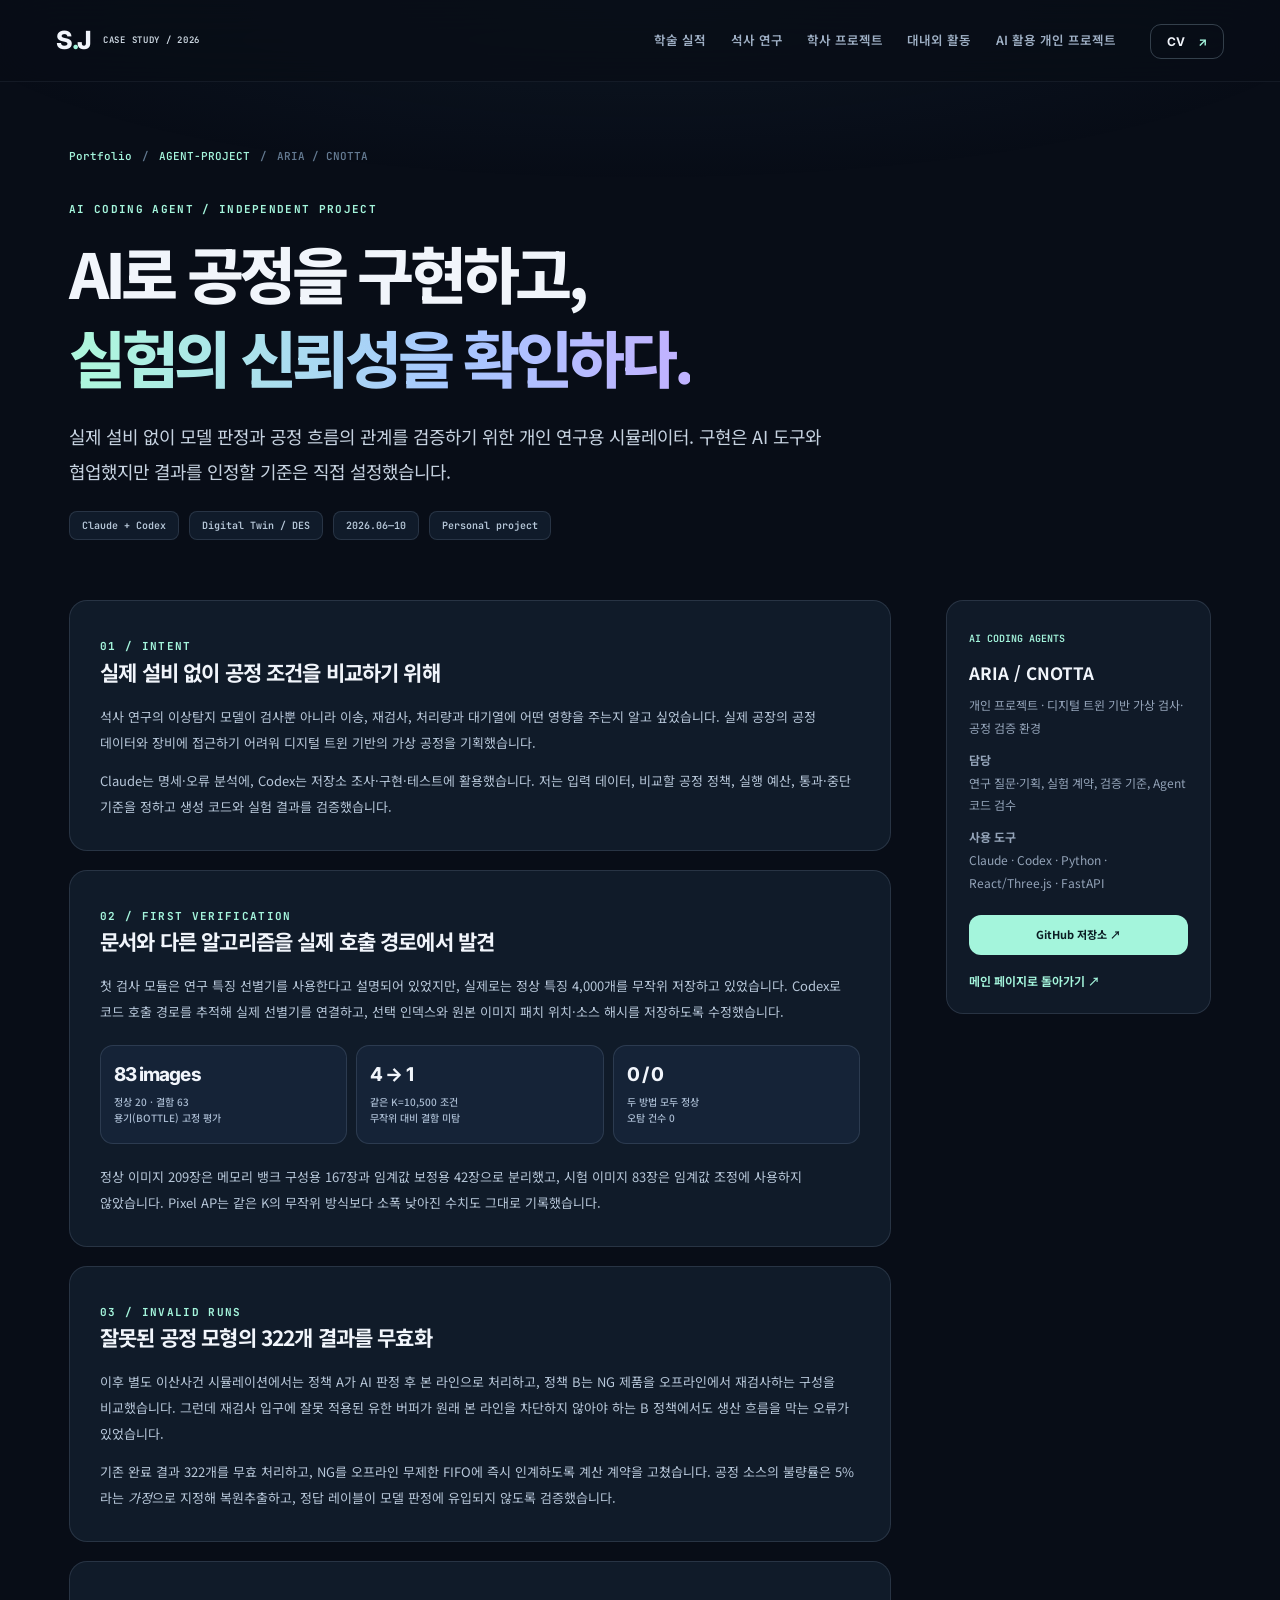
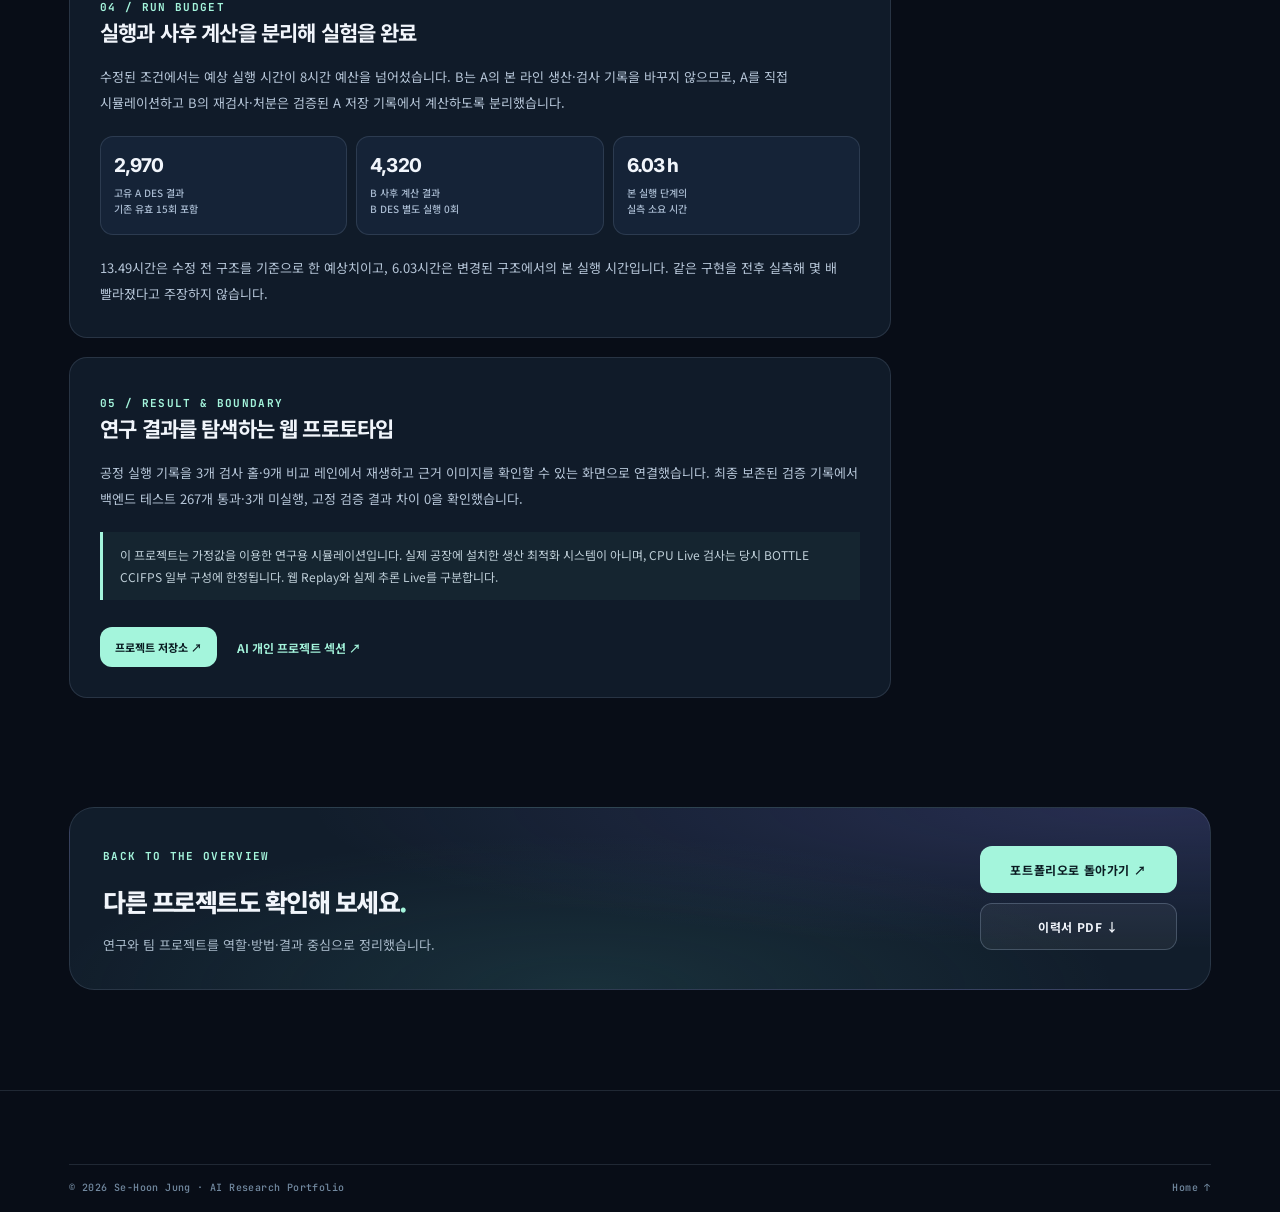
==== projects/aria.html @ 95d6167d "Update portfolio with research details and refreshed design" ====
<!doctype html><html lang="ko" data-view="recruiter"><head><meta charset="utf-8"><meta name="viewport" content="width=device-width,initial-scale=1"><meta name="theme-color" content="#070d17"><meta name="description" content="Claude와 Codex를 활용해 설계한 디지털 트윈 기반 공정 시뮬레이션. 실행 계약·실험 조건·Agent 구현 검증."><meta property="og:type" content="article"><meta property="og:title" content="ARIA / CNOTTA | Se-Hoon Jung"><meta property="og:description" content="Claude와 Codex를 활용해 설계한 디지털 트윈 기반 공정 시뮬레이션. 실행 계약·실험 조건·Agent 구현 검증."><meta name="twitter:card" content="summary"><link rel="icon" type="image/svg+xml" href="../assets/favicon.svg"><link rel="preconnect" href="https://fonts.googleapis.com"><link rel="preconnect" href="https://fonts.gstatic.com" crossorigin><link href="https://fonts.googleapis.com/css2?family=Inter:wght@400;500;600;700;800&family=JetBrains+Mono:wght@400;500;600&family=Noto+Sans+KR:wght@400;500;600;700;800;900&display=swap" rel="stylesheet"><link rel="stylesheet" href="../style.css"><script defer src="../script.js"></script><title>ARIA / CNOTTA | Se-Hoon Jung</title></head><body class="detail-page"><a class="skip-link" href="#main">본문 바로가기</a><div id="scroll-indicator" aria-hidden="true"></div><header class="site-header"><div class="nav-container"><a href="../index.html#top" class="brand" aria-label="포트폴리오 홈으로"><span class="brand-mark">S<span class="brand-dot">.</span>J</span><span class="brand-caption">CASE STUDY / 2026</span></a><button type="button" class="mobile-menu-toggle" id="menu-toggle" aria-expanded="false" aria-controls="main-nav" aria-label="메뉴 열기"><span></span><span></span><span></span></button><nav class="main-nav" id="main-nav" aria-label="사이트 메뉴"><a href="../index.html#publications">학술 실적</a><a href="../index.html#graduate">석사 연구</a><a href="../index.html#undergraduate">학사 프로젝트</a><a href="../index.html#activities">대내외 활동</a><a href="../index.html#agent-project">AI 활용 개인 프로젝트</a></nav><div class="nav-actions"><a href="../assets/resume.pdf" class="nav-cv" download="Sehoon_Jung_Resume.pdf">CV <span aria-hidden="true">↗</span></a></div></div></header><main id="main"><section class="detail-top section-wrap"><nav class="breadcrumb" aria-label="현재 위치"><a href="../index.html#top">Portfolio</a><span>/</span><a href="../index.html#agent-project">AGENT-PROJECT</a><span>/</span><span>ARIA / CNOTTA</span></nav><div class="detail-kicker micro-label">AI CODING AGENT / INDEPENDENT PROJECT</div><h1 class="detail-headline">AI로 공정을 구현하고,<br><span class="text-gradient">실험의 신뢰성을 확인하다.</span></h1><p class="detail-deck">실제 설비 없이 모델 판정과 공정 흐름의 관계를 검증하기 위한 개인 연구용 시뮬레이터. 구현은 AI 도구와 협업했지만 결과를 인정할 기준은 직접 설정했습니다.</p><div class="detail-meta"><span>Claude + Codex</span><span>Digital Twin / DES</span><span>2026.06—10</span><span>Personal project</span></div></section><section class="detail-grid section-wrap"><div class="detail-body"><section class="detail-panel"><span class="micro-label">01 / INTENT</span><h2>실제 설비 없이 공정 조건을 비교하기 위해</h2><p>석사 연구의 이상탐지 모델이 검사뿐 아니라 이송, 재검사, 처리량과 대기열에 어떤 영향을 주는지 알고 싶었습니다. 실제 공장의 공정 데이터와 장비에 접근하기 어려워 디지털 트윈 기반의 가상 공정을 기획했습니다.</p><p>Claude는 명세·오류 분석에, Codex는 저장소 조사·구현·테스트에 활용했습니다. 저는 입력 데이터, 비교할 공정 정책, 실행 예산, 통과·중단 기준을 정하고 생성 코드와 실험 결과를 검증했습니다.</p></section>
<section class="detail-panel"><span class="micro-label">02 / FIRST VERIFICATION</span><h2>문서와 다른 알고리즘을 실제 호출 경로에서 발견</h2><p>첫 검사 모듈은 연구 특징 선별기를 사용한다고 설명되어 있었지만, 실제로는 정상 특징 4,000개를 무작위 저장하고 있었습니다. Codex로 코드 호출 경로를 추적해 실제 선별기를 연결하고, 선택 인덱스와 원본 이미지 패치 위치·소스 해시를 저장하도록 수정했습니다.</p><div class="detail-evidence"><div><strong>83 images</strong><small>정상 20 · 결함 63<br>용기(BOTTLE) 고정 평가</small></div><div><strong>4 → 1</strong><small>같은 K=10,500 조건<br>무작위 대비 결함 미탐</small></div><div><strong>0 / 0</strong><small>두 방법 모두 정상<br>오탐 건수 0</small></div></div><p>정상 이미지 209장은 메모리 뱅크 구성용 167장과 임계값 보정용 42장으로 분리했고, 시험 이미지 83장은 임계값 조정에 사용하지 않았습니다. Pixel AP는 같은 K의 무작위 방식보다 소폭 낮아진 수치도 그대로 기록했습니다.</p></section>
<section class="detail-panel"><span class="micro-label">03 / INVALID RUNS</span><h2>잘못된 공정 모형의 322개 결과를 무효화</h2><p>이후 별도 이산사건 시뮬레이션에서는 정책 A가 AI 판정 후 본 라인으로 처리하고, 정책 B는 NG 제품을 오프라인에서 재검사하는 구성을 비교했습니다. 그런데 재검사 입구에 잘못 적용된 유한 버퍼가 원래 본 라인을 차단하지 않아야 하는 B 정책에서도 생산 흐름을 막는 오류가 있었습니다.</p><p>기존 완료 결과 322개를 무효 처리하고, NG를 오프라인 무제한 FIFO에 즉시 인계하도록 계산 계약을 고쳤습니다. 공정 소스의 불량률은 5%라는 <em>가정</em>으로 지정해 복원추출하고, 정답 레이블이 모델 판정에 유입되지 않도록 검증했습니다.</p></section>
<section class="detail-panel"><span class="micro-label">04 / RUN BUDGET</span><h2>실행과 사후 계산을 분리해 실험을 완료</h2><p>수정된 조건에서는 예상 실행 시간이 8시간 예산을 넘어섰습니다. B는 A의 본 라인 생산·검사 기록을 바꾸지 않으므로, A를 직접 시뮬레이션하고 B의 재검사·처분은 검증된 A 저장 기록에서 계산하도록 분리했습니다.</p><div class="detail-evidence"><div><strong>2,970</strong><small>고유 A DES 결과<br>기존 유효 15회 포함</small></div><div><strong>4,320</strong><small>B 사후 계산 결과<br>B DES 별도 실행 0회</small></div><div><strong>6.03 h</strong><small>본 실행 단계의<br>실측 소요 시간</small></div></div><p>13.49시간은 수정 전 구조를 기준으로 한 예상치이고, 6.03시간은 변경된 구조에서의 본 실행 시간입니다. 같은 구현을 전후 실측해 몇 배 빨라졌다고 주장하지 않습니다.</p></section>
<section class="detail-panel"><span class="micro-label">05 / RESULT & BOUNDARY</span><h2>연구 결과를 탐색하는 웹 프로토타입</h2><p>공정 실행 기록을 3개 검사 홀·9개 비교 레인에서 재생하고 근거 이미지를 확인할 수 있는 화면으로 연결했습니다. 최종 보존된 검증 기록에서 백엔드 테스트 267개 통과·3개 미실행, 고정 검증 결과 차이 0을 확인했습니다.</p><div class="detail-callout">이 프로젝트는 가정값을 이용한 연구용 시뮬레이션입니다. 실제 공장에 설치한 생산 최적화 시스템이 아니며, CPU Live 검사는 당시 BOTTLE CCIFPS 일부 구성에 한정됩니다. 웹 Replay와 실제 추론 Live를 구분합니다.</div><div class="inline-actions"><a class="button button-primary compact" href="https://github.com/JUNGSEHOON-AutoML/Aria-virual-industrial" target="_blank" rel="noopener noreferrer">프로젝트 저장소 ↗</a><a class="text-link" href="../index.html#agent-project">AI 개인 프로젝트 섹션 ↗</a></div></section></div><aside class="detail-aside"><span>AI CODING AGENTS</span><h3>ARIA / CNOTTA</h3><p>개인 프로젝트 · 디지털 트윈 기반 가상 검사·공정 검증 환경</p><p><strong>담당</strong><br>연구 질문·기획, 실험 계약, 검증 기준, Agent 코드 검수</p><p><strong>사용 도구</strong><br>Claude · Codex · Python · React/Three.js · FastAPI</p><a class="button button-primary compact" href="https://github.com/JUNGSEHOON-AutoML/Aria-virual-industrial" target="_blank" rel="noopener noreferrer">GitHub 저장소 ↗</a><a class="text-link" href="../index.html#agent-project">메인 페이지로 돌아가기 ↗</a></aside></section></main><section class="detail-bottom section-wrap"><div class="contact-panel"><div><span class="micro-label">BACK TO THE OVERVIEW</span><h2>다른 프로젝트도 확인해 보세요<span class="heading-period">.</span></h2><p>연구와 팀 프로젝트를 역할·방법·결과 중심으로 정리했습니다.</p></div><div class="contact-actions"><a class="button button-primary" href="../index.html#publications">포트폴리오로 돌아가기 ↗</a><a class="button button-secondary" href="../assets/resume.pdf" download="Sehoon_Jung_Resume.pdf">이력서 PDF ↓</a></div></div></section><footer class="site-footer section-wrap"><div class="footer-bottom"><span>© 2026 Se-Hoon Jung · AI Research Portfolio</span><a href="../index.html#top">Home ↑</a></div></footer></body></html>
---- style.css ----
:root{
  color-scheme:dark;
  --bg:#080d17;--bg-deep:#060a12;--panel:#111a29;--panel-alt:#0e1725;--panel-muted:#172335;
  --stroke:rgba(180,202,231,.14);--stroke-strong:rgba(180,202,231,.25);
  --text:#f1f5fb;--text-soft:#c6d2e0;--muted:#93a3b8;--muted-faint:#6f819a;
  --mint:#a4f5dc;--mint-deep:#73dcba;--purple:#b0a6ff;--blue:#85b4ff;
  --font-body:'Noto Sans KR','Inter',system-ui,sans-serif;
  --font-ui:'Inter','DM Sans','Noto Sans KR',sans-serif;--font-mono:'JetBrains Mono',monospace;
  --radius:22px;--easing:cubic-bezier(.2,.75,.25,1)
}
*{box-sizing:border-box}
html{scroll-behavior:smooth;scroll-padding-top:108px}
body{background:var(--bg);color:var(--text);font:400 15px/1.78 var(--font-body);margin:0;min-width:320px;-webkit-font-smoothing:antialiased}
body::before{position:fixed;z-index:-4;inset:0;content:'';pointer-events:none;background:radial-gradient(ellipse 70% 25% at 50% 0%,rgba(44,77,110,.13),transparent 80%)}
::selection{background:#a4f5dc;color:#061118}
a{color:inherit;text-decoration:none}button{font:inherit}img,svg{max-width:100%}img{object-fit:cover}figure,p,h1,h2,h3,h4,dl,dd{margin:0}ul{margin:0;padding:0;list-style:none}
:focus-visible{outline:2px solid var(--mint);outline-offset:4px}
.skip-link{position:fixed;left:10px;top:-70px;z-index:9999;background:var(--mint);padding:10px 16px;color:#081421;border-radius:10px}.skip-link:focus{top:10px}
.ambient{position:absolute;z-index:-2;pointer-events:none;filter:blur(100px);opacity:.2;border-radius:50%}.ambient-one{width:600px;height:600px;top:80px;right:-280px;background:#21477d}.ambient-two{width:450px;height:450px;top:660px;left:-380px;background:#1d5959}
#scroll-indicator{position:fixed;top:0;left:0;height:2px;width:0;background:linear-gradient(90deg,var(--mint),var(--purple));z-index:120}
.section-wrap{max-width:1320px;padding-inline:clamp(21px,5.4vw,74px);margin-inline:auto}
.site-header{height:82px;position:sticky;top:0;z-index:100;border-bottom:1px solid rgba(177,203,226,.075);background:rgba(8,13,23,.78);backdrop-filter:blur(24px);-webkit-backdrop-filter:blur(24px)}
.nav-container{max-width:1490px;height:100%;padding-inline:clamp(20px,4.4vw,68px);margin:auto;display:flex;align-items:center;justify-content:space-between;gap:34px}
.brand{white-space:nowrap;display:flex;gap:14px;align-items:center}.brand-mark{font:800 25px/1 var(--font-ui);letter-spacing:-1.8px}.brand-dot{color:var(--mint)}.brand-caption{font:600 9px/1.5 var(--font-mono);letter-spacing:.08em;color:#d1dce6}.subtle{color:var(--muted)}
.main-nav{display:flex;align-items:center;gap:clamp(12px,1.9vw,30px);margin-left:auto}.main-nav a{font-size:12.5px;font-weight:600;color:#9eafc4;transition:color .2s;white-space:nowrap}.main-nav a:hover,.main-nav a.active{color:#f1f6fa}.nav-cv{border:1px solid rgba(194,223,245,.24);padding:9px 16px;border-radius:11px;white-space:nowrap;font:700 12px var(--font-ui);transition:background .25s,border-color .25s}.nav-cv:hover{background:rgba(255,255,255,.08);border-color:var(--mint)}.nav-cv span{margin-left:10px;color:var(--mint)}.mobile-menu-toggle{display:none}
.hero{padding-top:clamp(65px,7.3vw,114px);padding-bottom:0;min-height:685px;position:relative}.hero-layout{display:grid;grid-template-columns:minmax(0,1.13fr) minmax(0,.87fr);gap:clamp(32px,5.5vw,80px);align-items:center}.hero-copy{max-width:725px}
.eyebrow,.micro-label,.hero-floor,.proof-kicker,.feature-meta,.type-tag,.art-top,.art-footer,.fact-label,.art-intro>span,.section-side-note,.publication-index,.pub-topline,.subsection-label,.project-chips,.activity-date,.agent-lead-tag,.agent-proof-head,.agent-roles span,.footer-grid>div>span,.footer-bottom,.work-image-id,.work-muted-note,.archive-copy>span,.pipeline-index,.pipeline-stage small,.visual-top,.visual-disclaimer,.agent-boundary,.evidence-note,.toolbar-caption,.contact-actions{letter-spacing:.04em}
.eyebrow{display:inline-flex;align-items:center;gap:10px;font:600 11px/1.3 var(--font-mono);letter-spacing:.06em;color:#bdd9dc}.live-dot,.mini-dot{width:7px;height:7px;border-radius:50%;display:inline-block;background:var(--mint);box-shadow:0 0 15px rgba(141,240,204,.85);flex:none}.eyebrow-sep{opacity:.38}
.hero h1{font:800 clamp(38px,4.2vw,66px)/1.35 var(--font-body);letter-spacing:-.075em;margin-top:22px;word-break:keep-all}.text-gradient{background:linear-gradient(92deg,#aef6dd 4%,#a7c7ff 62%,#c0b3ff 96%);background-clip:text;-webkit-background-clip:text;color:transparent}
.hero-lead{max-width:600px;color:var(--text-soft);font-size:clamp(14px,1.26vw,16px);line-height:2;margin-top:24px;word-break:keep-all}.hero-identity{display:flex;align-items:center;gap:13px;margin-top:29px}.hero-avatar{width:43px;height:43px;background:#e7eaf1;border:1px solid rgba(255,255,255,.25);border-radius:50%;overflow:hidden;flex:none}.hero-avatar img{width:100%;height:100%;object-position:center 28%}.hero-identity>div:last-child{display:flex;flex-direction:column}.hero-identity strong{font:700 13px/1.6 var(--font-body)}.hero-identity strong .latin{color:#aec0d8;font-weight:500;margin-left:6px;font-size:11px}.hero-identity>div:last-child>span{font-size:12px;color:var(--muted)}
.hero-cta{display:flex;gap:11px;flex-wrap:wrap;margin-top:35px}.button{display:inline-flex;align-items:center;justify-content:center;gap:24px;border-radius:12px;padding:13px 17px;min-height:47px;font-weight:700;font-size:12px;line-height:1.2;border:1px solid transparent;transition:transform .25s var(--easing),background .25s,color .25s,border-color .25s;white-space:nowrap}.button:hover{transform:translateY(-2px)}.button-primary{background:var(--mint);color:#0a1b22}.button-primary:hover{background:#d1fdea}.button-secondary{border-color:var(--stroke-strong);color:var(--text);background:rgba(255,255,255,.055)}.button-secondary:hover{background:rgba(255,255,255,.10)}.button-ghost{border-color:transparent;color:var(--muted)}.button-ghost:hover{color:var(--mint)}.button.compact{min-height:40px;padding:10px 14px;font-size:11px}
.hero-art{height:525px;position:relative;overflow:hidden;border:1px solid rgba(157,196,246,.19);border-radius:30px;background:radial-gradient(ellipse 80% 60% at 59% 58%,rgba(36,86,108,.37),transparent 76%),radial-gradient(ellipse 80% 65% at 90% 5%,rgba(58,68,129,.35),transparent),#0c1422;box-shadow:0 25px 100px rgba(0,0,0,.30),inset 0 0 70px rgba(53,75,117,.12)}
.hero-art::after{content:'';pointer-events:none;position:absolute;inset:0;background:linear-gradient(180deg,transparent 67%,rgba(5,9,17,.58));z-index:0}.art-top{position:relative;z-index:2;margin:24px 27px;display:flex;align-items:center;gap:9px;font:600 9px var(--font-mono);color:#c1cadb}.art-indicator{margin-left:auto;color:var(--muted);letter-spacing:.25em;font-size:9px}.art-intro{position:absolute;top:85px;left:35px;z-index:2;line-height:1.25}.art-intro>span{font:600 10px/1.4 var(--font-mono);color:var(--mint)}.art-intro strong{display:block;font:800 clamp(32px,3.3vw,48px)/1.15 var(--font-ui);letter-spacing:-.06em;margin-top:11px}.art-intro strong em{font-style:normal;color:var(--muted)}.feature-art{position:absolute;z-index:1;width:100%;height:340px;bottom:35px;left:0;overflow:visible}.art-footer{position:absolute;z-index:2;bottom:22px;left:32px;right:32px;display:flex;justify-content:space-between;color:#8fabc5;font:500 10px var(--font-mono)}.arrow-glyph{color:var(--mint);font-size:20px}
.hero-floor{display:flex;justify-content:space-between;gap:24px;margin-top:55px;padding-bottom:22px;border-bottom:1px solid var(--stroke);font:500 10px var(--font-mono);color:var(--muted);letter-spacing:.1em}
.proof-section{padding-top:32px;padding-bottom:34px}.view-toolbar{display:flex;justify-content:space-between;align-items:center;gap:20px;margin-bottom:20px}.toolbar-copy{display:flex;align-items:baseline;gap:20px;flex-wrap:wrap}.micro-label{font:700 11px/1.2 var(--font-mono);color:var(--mint);letter-spacing:.12em}.toolbar-caption{font-size:12px;color:var(--muted)}.mode-toggle{padding:4px;display:flex;background:#121d2c;border:1px solid var(--stroke);border-radius:12px;gap:3px;flex:none}.mode-toggle button{border:0;border-radius:8px;padding:9px 12px;background:transparent;color:var(--muted);cursor:pointer;font:650 11px var(--font-ui);white-space:nowrap;transition:background .2s,color .2s}.mode-toggle button[aria-pressed="true"]{color:#091620;background:var(--mint)}
.proof-grid{display:grid;grid-template-columns:repeat(3,minmax(0,1fr));gap:14px}.proof-card{border-radius:19px;border:1px solid var(--stroke);padding:26px 27px 25px;background:linear-gradient(145deg,#111b2b,#0e1724);min-height:241px;display:flex;flex-direction:column;position:relative;overflow:hidden}.proof-card::after{position:absolute;content:'';width:130px;height:130px;border-radius:50%;right:-85px;top:-92px;background:rgba(124,162,224,.12);filter:blur(28px)}.proof-kicker{color:var(--muted);font:600 10px var(--font-mono)}.proof-value{font:750 clamp(20px,2.25vw,31px)/1.3 var(--font-ui);letter-spacing:-.07em;margin-top:19px;color:var(--text);white-space:nowrap}.proof-value>span{font-size:.75em;color:var(--mint);margin:0 .15em}.proof-value.accent{color:var(--mint)}.proof-value.accent>span{margin-left:2px}.proof-value.publication-value{font-size:31px}.proof-small{font-size:11px!important;letter-spacing:0;color:#a4d1e1!important;margin:0!important}.proof-card h2{font:650 13px var(--font-ui);margin:7px 0 9px}.proof-card p{color:#b1bed1;font-size:12px;line-height:1.8;word-break:keep-all}.proof-footnote,.proof-link{margin-top:auto;padding-top:13px;font:500 10px/1.7 var(--font-body);color:#899db4}.proof-link{color:var(--mint)}.evidence-note{margin-top:12px;color:#8da0b7;font-size:11px;line-height:1.8}.evidence-note span{margin-right:4px;color:var(--mint)}
.content-section{padding-top:110px;padding-bottom:12px}.section-heading{display:flex;align-items:flex-end;justify-content:space-between;gap:32px;margin-bottom:37px}.section-heading h2{margin-top:14px;font:800 clamp(29px,3.6vw,47px)/1.3 var(--font-body);letter-spacing:-.06em}.heading-period{color:var(--mint)}.section-summary{color:var(--muted);font-size:13px;margin-top:10px;word-break:keep-all}.section-side-note{font:500 10px/1.8 var(--font-mono);color:#687e97;text-align:right;white-space:nowrap}
.publication-list{border-top:1px solid var(--stroke-strong)}.publication-row{display:grid;grid-template-columns:165px minmax(0,1fr) 52px;align-items:start;gap:18px;border-bottom:1px solid var(--stroke);padding:27px 6px;transition:background .25s}.publication-row:hover{background:rgba(255,255,255,.018)}.publication-index{display:flex;align-items:baseline;gap:13px;font:700 16px var(--font-mono);color:#d5dce9}.publication-index>small{color:#8a9cb2;font:500 10px/1.5 var(--font-mono)}.pub-topline{display:flex;gap:14px;align-items:center;flex-wrap:wrap;color:#91a5ba;font:500 10px/1.6 var(--font-mono)}.tiny-status{color:var(--mint)}.tiny-status .live-dot{height:5px;width:5px;margin-right:5px}.publication-main h3{font:650 clamp(17px,1.7vw,22px)/1.45 var(--font-body);letter-spacing:-.03em;margin-top:9px;max-width:870px;word-break:keep-all}.publication-main>p{font-size:12px;line-height:1.7;margin-top:9px;color:#b8c4d3}.publication-main .pub-authors{color:#8499b1;font-size:11px}.pub-authors strong{color:var(--text-soft);font-weight:700}.circle-arrow{width:41px;height:41px;display:grid;place-items:center;border-radius:50%;background:#131f2c;border:1px solid var(--stroke);font-size:18px;color:var(--mint);justify-self:end;transition:transform .25s,background .25s}.circle-arrow:hover{transform:translate(2px,-2px);background:#1b3340}.publication-nolink{font:500 11px var(--font-mono);color:var(--muted);text-align:right;padding-top:9px}
.research-feature{display:grid;grid-template-columns:minmax(0,1.1fr) minmax(0,.9fr);border-radius:24px;overflow:hidden;border:1px solid var(--stroke);background:var(--panel-alt)}.research-feature-body{padding:clamp(28px,3.1vw,44px)}.feature-meta{display:flex;justify-content:space-between;align-items:center;gap:15px;font:500 10px var(--font-mono);color:var(--muted)}.type-tag{display:inline-flex;padding:6px 10px;border-radius:6px;background:rgba(165,246,219,.095);border:1px solid rgba(165,246,219,.16);color:var(--mint);font:600 10px var(--font-mono)}.feature-meta>.type-tag{font-size:9px}.research-feature h3{font:800 clamp(26px,3vw,37px)/1.25 var(--font-ui);margin-top:27px;letter-spacing:-.045em}.research-feature h3 span{display:block;color:#9dacc1;font-size:clamp(13px,1.6vw,19px);letter-spacing:-.035em;margin-top:8px}.feature-description{margin-top:18px;color:var(--text-soft);font-size:14px;line-height:1.9;word-break:keep-all}.research-facts{border-top:1px solid var(--stroke);border-bottom:1px solid var(--stroke);margin-top:24px;padding:17px 0;display:grid;gap:15px}.research-facts>div{display:grid;grid-template-columns:70px 1fr;gap:15px}.fact-label{font:600 11px var(--font-mono);color:var(--mint);padding-top:2px}.research-facts p{font-size:12px;color:#c1cede;line-height:1.75}.feature-context{font-size:12px;color:var(--muted);line-height:1.85;margin-top:17px;word-break:keep-all}.inline-actions{display:flex;align-items:center;gap:20px;flex-wrap:wrap;margin-top:27px}.text-link{color:var(--mint);font-weight:650;font-size:12px;transition:color .2s}.text-link:hover{color:#e0fff2}
.research-feature-visual{position:relative;background:radial-gradient(ellipse at 50% 52%,rgba(36,81,88,.25),transparent 70%),radial-gradient(ellipse at 90% 0%,rgba(66,54,117,.19),transparent 65%),#0a141f;border-left:1px solid var(--stroke);padding:25px 25px 20px;display:flex;flex-direction:column;justify-content:space-between;min-height:570px}.visual-top{display:flex;justify-content:space-between;color:#9fb2c8;font:600 10px var(--font-mono)}.visual-counter{color:#5d7e91}.pipeline-visual{margin:0 auto;max-width:355px;display:flex;flex-direction:column;align-items:stretch;gap:4px;width:100%}.pipeline-stage{display:flex;flex-direction:column;align-items:center;gap:5px;background:rgba(143,177,215,.035);border:1px solid rgba(140,190,200,.10);border-radius:12px;padding:13px;position:relative}.pipeline-index{position:absolute;left:14px;top:10px;color:#7990a5;font:600 9px var(--font-mono)}.pipeline-array{display:grid;grid-template-columns:repeat(8,10px);gap:7px;justify-content:center;padding:6px}.pipeline-array i{width:10px;height:10px;border-radius:3px;background:#7189a2;opacity:.5}.pipeline-array i:nth-child(3n){background:#b0a6ff;opacity:.8}.selected-patches{grid-template-columns:repeat(6,13px);gap:10px}.selected-patches i{width:13px;height:13px;border-radius:50%;background:var(--mint);opacity:.9;box-shadow:0 0 10px rgba(164,245,220,.14)}.pipeline-stage strong{font:650 11px var(--font-ui);margin-top:4px}.pipeline-stage small{font:500 10px var(--font-body);color:#8ea5b9}.pipeline-divider{color:#6dbaa8;text-align:center;font:650 15px/1.2 var(--font-mono)}.final-bank{display:flex;align-items:center;gap:15px;padding:11px 13px;background:linear-gradient(130deg,rgba(106,212,174,.18),rgba(125,119,229,.13));border:1px solid rgba(140,237,198,.25);border-radius:11px}.final-bank span{color:var(--mint);font:500 9px var(--font-mono)}.final-bank strong{margin:0;font-size:15px}.visual-disclaimer{font-size:9px;color:#7d91a8;line-height:1.6}
.graduate-course-card{border:1px solid var(--stroke);border-radius:19px;background:#101a28;display:grid;grid-template-columns:minmax(0,1fr) 205px;gap:30px;padding:24px;margin-top:15px;align-items:center}.ghost-tag{background:transparent;color:#b4bed0;border-color:var(--stroke)}.graduate-course-card h3{font:700 17px/1.5 var(--font-body);margin-top:13px}.graduate-course-card p{font-size:12px;color:var(--muted);line-height:1.8;margin-top:9px}.graduate-course-card p strong{color:#d8e5ed}.chip-row,.project-chips{display:flex;flex-wrap:wrap;align-items:center;gap:7px}.chip-row{margin-top:16px}.chip-row>span,.project-chips span{font:500 10px var(--font-ui);padding:5px 9px;border-radius:7px;background:#19283a;border:1px solid var(--stroke);color:#b2c5d9}.graduate-course-card img{width:205px;height:145px;object-position:top center;border-radius:11px;border:1px solid var(--stroke)}
.subsection-label{display:flex;justify-content:space-between;color:#8da2ba;font:600 11px var(--font-mono);margin:22px 0 16px}.subsection-label span:first-child{color:var(--mint)}.capstone-grid{display:grid;grid-template-columns:repeat(2,minmax(0,1fr));gap:17px}.work-card{border-radius:21px;overflow:hidden;border:1px solid var(--stroke);background:#101a28;display:flex;flex-direction:column}.work-image{position:relative;height:245px;overflow:hidden;background:#0d1929}.work-image::after{content:'';pointer-events:none;position:absolute;inset:0;background:linear-gradient(180deg,transparent 61%,rgba(4,10,18,.55))}.work-image img{width:100%;height:100%;object-fit:cover;object-position:50% 50%;transition:transform .5s var(--easing)}.work-card:hover .work-image img{transform:scale(1.035)}.voice-work-image{background:#302145}.voice-work-image img{object-fit:contain;object-position:center}.work-image-id{position:absolute;bottom:15px;left:21px;z-index:2;font:600 10px var(--font-mono);color:rgba(255,255,255,.95);text-shadow:0 1px 3px rgba(0,0,0,.7)}.work-body{padding:26px 27px;display:flex;flex-direction:column;flex:1}.work-body h3{font:700 23px/1.45 var(--font-body);letter-spacing:-.04em;margin:15px 0 9px}.work-lead{color:var(--text-soft);font-size:13px;line-height:1.85;min-height:48px;word-break:keep-all}.role-summary{border-top:1px solid var(--stroke);padding-top:16px;margin:19px 0 22px;display:grid;gap:13px}.role-summary>div{display:grid;grid-template-columns:82px 1fr;gap:8px}.role-summary dt{font-size:11px;color:var(--mint);font-weight:700}.role-summary dd{font-size:12px;color:#b5c2d4;line-height:1.6}.work-body>.text-link{margin-top:auto}.work-muted-note{font:500 10px var(--font-body);color:var(--muted);margin-top:auto}.team-label{margin-top:47px;border-top:1px solid var(--stroke);padding-top:27px}.undergrad-team-grid{display:grid;grid-template-columns:repeat(3,minmax(0,1fr));gap:16px}.archive-card{overflow:hidden;border:1px solid var(--stroke);background:#101925;border-radius:17px;display:flex;flex-direction:column}.archive-image,.archive-icon{height:160px;background:#0e1621;display:grid;place-items:center;overflow:hidden}.archive-image img{width:100%;height:100%;object-fit:cover;object-position:center}.archive-icon svg{width:210px}.archive-copy{padding:20px 19px 21px;flex:1;display:flex;flex-direction:column}.archive-copy>span{font:600 10px var(--font-mono);color:var(--mint)}.archive-copy h3{font:700 16px/1.55 var(--font-body);margin-top:10px}.archive-copy p{font-size:12px;color:#b1c0d0;line-height:1.75;margin-top:9px}.archive-details{font-size:11px;line-height:1.95;color:var(--muted);border-top:1px solid var(--stroke);margin-top:auto;padding-top:13px}.archive-details b{color:#d6e7e9;font-weight:650}
.activity-layout{display:grid;grid-template-columns:minmax(0,1.1fr) minmax(0,.9fr);gap:50px}.activity-item{display:grid;grid-template-columns:113px 1fr;gap:18px;border-top:1px solid var(--stroke);padding:20px 2px}.activity-item:last-child{border-bottom:1px solid var(--stroke)}.activity-date{font:500 11px/1.6 var(--font-mono);color:#86a8be}.activity-item h3{font:700 15px/1.5 var(--font-body);letter-spacing:-.03em}.activity-item p{font-size:12px;color:#aebed0;line-height:1.8;margin-top:7px}.activity-item small{display:block;color:#728aa4;font-size:11px;margin-top:5px}.activity-media{display:flex;flex-direction:column;gap:13px}.activity-media figure{position:relative;overflow:hidden;border-radius:13px;border:1px solid var(--stroke);background:var(--panel)}.activity-media figure>img{width:100%;height:245px;object-fit:cover;object-position:center}.activity-media figure>figcaption{position:absolute;bottom:0;left:0;right:0;padding:19px 14px 11px;color:white;font:600 10px var(--font-mono);background:linear-gradient(transparent,rgba(0,0,0,.75))}.two-photo-grid{display:grid;grid-template-columns:1fr 1fr;gap:13px}.two-photo-grid figure>img{height:145px}
.independent-section{padding-top:125px}.agent-feature{display:grid;grid-template-columns:minmax(0,1fr) minmax(0,.93fr);border-radius:24px;overflow:hidden;border:1px solid rgba(139,213,189,.23);background:linear-gradient(145deg,#122338,#0e1725)}.agent-main{padding:clamp(30px,3.5vw,48px)}.agent-lead-tag{font:600 10px var(--font-mono);color:var(--mint);display:flex;align-items:center;gap:9px}.agent-main h3{font:800 clamp(36px,3.6vw,48px)/1.2 var(--font-ui);margin-top:22px;letter-spacing:-.055em}.agent-main h3 span{font:600 clamp(16px,2vw,22px) var(--font-ui);letter-spacing:-.035em;color:#a8b9c9}.agent-intro{font-size:14px;line-height:2;color:var(--text-soft);margin-top:19px;word-break:keep-all}.agent-roles{border-top:1px solid var(--stroke);border-bottom:1px solid var(--stroke);padding:18px 0;margin-top:27px;display:grid;gap:14px}.agent-roles>div{display:grid;grid-template-columns:93px 1fr;gap:16px}.agent-roles span{font:600 10px var(--font-mono);color:var(--mint);padding-top:4px}.agent-roles p{font-size:12px;line-height:1.8;color:#b6c8da}.agent-links{display:flex;align-items:center;gap:20px;flex-wrap:wrap;margin-top:25px}.agent-proof{position:relative;padding:30px;background:radial-gradient(ellipse at 58% 8%,rgba(63,122,116,.28),transparent 57%),#0b1723;border-left:1px solid var(--stroke);display:flex;flex-direction:column}.agent-proof-head{display:flex;justify-content:space-between;align-items:center;gap:10px;font:600 10px var(--font-mono);color:#a6b8ca}.agent-proof-badge{font-size:9px;color:var(--mint);border:1px solid rgba(164,245,220,.25);padding:6px 8px;border-radius:6px}.agent-metric{margin:30px 0 26px}.agent-metric strong{display:block;font:750 clamp(44px,5vw,69px)/1.15 var(--font-ui);letter-spacing:-.08em}.agent-metric strong span{color:var(--mint);margin:0 10px}.agent-metric p{font-size:12px;color:#b7cad8;line-height:1.7;margin-top:10px}.agent-proof-grid{display:grid;grid-template-columns:repeat(2,minmax(0,1fr));border-top:1px solid var(--stroke);border-left:1px solid var(--stroke)}.agent-proof-grid>div{padding:19px 15px;border-bottom:1px solid var(--stroke);border-right:1px solid var(--stroke);display:flex;flex-direction:column;gap:8px}.agent-proof-grid strong{font:700 25px var(--font-ui);letter-spacing:-.07em}.agent-proof-grid span{font-size:10px;line-height:1.6;color:#a5b7ca}.agent-boundary{font-size:10px;line-height:1.8;color:#869db2;margin-top:17px}
.contact-section{padding-top:117px;padding-bottom:100px}.contact-panel{background:radial-gradient(ellipse at 95% 0,rgba(118,106,213,.22),transparent 55%),radial-gradient(ellipse at 45% 100%,rgba(58,130,125,.19),transparent 60%),#111d2b;border:1px solid var(--stroke);border-radius:25px;padding:clamp(30px,4.8vw,61px);display:flex;justify-content:space-between;align-items:center;gap:34px}.contact-panel h2{font:800 clamp(27px,3vw,41px)/1.55 var(--font-body);letter-spacing:-.06em;margin-top:14px}.contact-panel p{font-size:13px;color:#a8b9c9;margin-top:12px}.contact-actions{display:flex;flex-direction:column;align-items:stretch;gap:10px;min-width:197px}
.site-footer{border-top:1px solid var(--stroke);padding-top:38px;padding-bottom:18px}.footer-grid{display:grid;grid-template-columns:1fr .8fr .8fr;gap:22px}.footer-brand{font:750 17px var(--font-ui);letter-spacing:-.04em}.footer-grid p{font-size:11px;color:#839ab1;margin-top:9px;line-height:1.9}.footer-grid>div>span{font:700 10px var(--font-mono);color:var(--mint)}.footer-grid>div>a:not(.footer-brand){display:block;font-size:11px;color:#aec2d5;margin-top:9px}.footer-bottom{border-top:1px solid var(--stroke);margin-top:35px;padding-top:16px;display:flex;justify-content:space-between;font:500 10px var(--font-mono);color:#738aa1}.footer-bottom a:hover{color:var(--mint)}
/* View mode: summary first, all supporting coursework/projects on demand */
html[data-view="recruiter"] .full-only{display:none!important}
html[data-view="recruiter"] .undergrad-team-grid{display:none}
html[data-view="full"] .undergrad-team-grid{display:grid}
html[data-view="recruiter"] .team-label{display:none}
/* Detail pages */
.detail-page .site-header{position:sticky}.detail-top{padding-top:67px;padding-bottom:60px}.breadcrumb{display:flex;align-items:center;gap:10px;font:550 11px var(--font-mono);color:#8a9fb5}.breadcrumb a{color:var(--mint)}.breadcrumb span{color:#647a92}.detail-kicker{margin-top:40px}.detail-headline{font:800 clamp(34px,5.1vw,62px)/1.35 var(--font-body);letter-spacing:-.07em;margin-top:15px;max-width:950px}.detail-deck{font-size:clamp(15px,1.4vw,18px);line-height:1.95;max-width:780px;color:var(--text-soft);margin-top:20px;word-break:keep-all}.detail-meta{display:flex;gap:10px;flex-wrap:wrap;margin-top:23px}.detail-meta span{border:1px solid var(--stroke);background:#101b2a;padding:7px 12px;border-radius:8px;color:#b8c9da;font:600 10px var(--font-mono)}.detail-grid{display:grid;grid-template-columns:minmax(0,1fr) 265px;gap:55px;padding-bottom:90px}.detail-body{max-width:860px}.detail-panel{padding:30px;border:1px solid var(--stroke);background:#101b29;border-radius:18px;margin-bottom:19px}.detail-panel h2{font:700 21px/1.4 var(--font-body);letter-spacing:-.04em;margin-bottom:16px}.detail-panel p{color:#b6c6d8;font-size:13px;line-height:2;word-break:keep-all}.detail-panel p+p{margin-top:12px}.detail-panel ul{padding-left:17px;list-style:disc;color:#b6c6d8;font-size:13px;line-height:1.95}.detail-panel li+li{margin-top:9px}.detail-panel figure{margin:18px 0}.detail-panel figure img{width:100%;height:auto;max-height:430px;object-fit:contain;background:#0b1722;border:1px solid var(--stroke);border-radius:13px}.detail-panel figcaption{font-size:11px;color:var(--muted);margin-top:8px}.detail-evidence{display:grid;grid-template-columns:repeat(3,1fr);gap:9px;margin:20px 0}.detail-evidence>div{padding:17px 13px;border:1px solid var(--stroke);border-radius:13px;background:#152337}.detail-evidence strong{display:block;font:750 19px var(--font-ui);letter-spacing:-.05em}.detail-evidence small{display:block;font:500 10px/1.6 var(--font-body);color:#a8bad0;margin-top:8px}.detail-aside{position:sticky;top:108px;align-self:start;border:1px solid var(--stroke);padding:22px;border-radius:17px;background:#101a28}.detail-aside>span{color:var(--mint);font:600 10px var(--font-mono)}.detail-aside h3{font:700 17px var(--font-body);margin-top:10px}.detail-aside p{margin-top:9px;font-size:12px;line-height:1.9;color:var(--muted)}.detail-aside .button{margin-top:20px;width:100%}.detail-aside>.text-link{display:block;margin-top:15px}.detail-callout{border-left:3px solid var(--mint);padding:12px 17px;background:rgba(137,235,207,.045);font-size:12px;line-height:1.85;color:#bfcfd8;margin-top:20px}.detail-figure-row{display:grid;grid-template-columns:1fr 1fr;gap:12px}.detail-bottom{padding-bottom:100px}.detail-bottom>.contact-panel{padding:33px}.detail-bottom h2{font-size:25px}
/* Motion: never hide content pending JS */
@media (prefers-reduced-motion:no-preference){.hero-art .feature-art{animation:float-in-place 9s ease-in-out infinite}@keyframes float-in-place{0%,100%{transform:translateY(0)}50%{transform:translateY(-7px)}}.reveal-ready{opacity:1;transform:translateY(8px);transition:transform .4s var(--easing)}.reveal-ready.is-visible{transform:none;opacity:1}}
@media (max-width:1180px){.main-nav{gap:14px}.main-nav a{font-size:11px}.nav-container{gap:20px}.brand-caption{display:none}.hero-layout{gap:28px}.hero-art{height:470px}.art-intro{top:80px}.research-feature-body{padding:28px}.agent-main{padding:31px}}
@media (max-width:980px){.site-header{height:73px}.nav-container{padding-inline:27px}.mobile-menu-toggle{display:flex;flex-direction:column;gap:5px;border:1px solid var(--stroke);padding:9px;border-radius:10px;background:#142235;cursor:pointer;order:3;margin-left:5px}.mobile-menu-toggle span{display:block;width:20px;height:2px;border-radius:2px;background:var(--text)}.main-nav{display:none;position:absolute;top:73px;left:0;right:0;padding:18px 28px 24px;background:#0d1725;border-bottom:1px solid var(--stroke);box-shadow:0 20px 40px rgba(0,0,0,.3);flex-direction:column;align-items:stretch;gap:0}.main-nav.is-open{display:flex}.main-nav a{font-size:14px;padding:13px 4px;border-bottom:1px solid rgba(255,255,255,.05)}.nav-actions{margin-left:auto}.hero{padding-top:75px}.hero-layout{grid-template-columns:minmax(0,1fr)}.hero-copy{max-width:800px}.hero-art{height:360px;max-width:750px;width:100%}.art-intro{top:60px}.art-intro strong{font-size:35px}.feature-art{width:70%;left:auto;right:0;bottom:-50px}.hero-floor{margin-top:33px}.activity-layout{gap:25px}.publication-row{grid-template-columns:127px minmax(0,1fr) 40px}.publication-index{flex-direction:column;gap:4px}.proof-value{font-size:clamp(19px,3vw,28px)}.proof-card{padding:20px}.contact-panel{align-items:flex-start}}
@media (max-width:760px){.section-wrap{padding-inline:22px}.hero{padding-top:55px;min-height:0}.eyebrow{font-size:9px;flex-wrap:wrap}.hero h1{font-size:clamp(34px,7vw,47px);letter-spacing:-.075em}.hero-lead{line-height:1.85}.desktop-break{display:none}.hero-cta{gap:8px;margin-top:28px}.button{padding:11px 13px;gap:12px;font-size:11px}.button-ghost{padding-inline:8px}.hero-art{height:325px;border-radius:20px}.hero-floor{font-size:9px}.view-toolbar{flex-direction:column;align-items:stretch}.toolbar-caption{display:none}.mode-toggle{align-self:start}.proof-grid{grid-template-columns:1fr}.proof-card{min-height:170px;padding:21px}.proof-value{font-size:29px;margin-top:10px}.proof-card p{font-size:11px}.proof-footnote,.proof-link{padding-top:10px}.content-section{padding-top:78px}.section-heading{margin-bottom:22px}.section-heading h2{font-size:32px}.section-summary{font-size:12px}.section-side-note{display:none}.publication-row{grid-template-columns:minmax(0,1fr) 36px;gap:9px;padding:21px 0}.publication-index{grid-column:1 / -1;flex-direction:row;align-items:center}.publication-main h3{font-size:17px}.circle-arrow{grid-column:2;grid-row:2}.publication-nolink{grid-column:2;grid-row:2}.research-feature,.agent-feature{grid-template-columns:minmax(0,1fr)}.research-feature-visual,.agent-proof{border-left:0;border-top:1px solid var(--stroke)}.research-feature-visual{min-height:460px}.pipeline-visual{margin-block:20px}.graduate-course-card{grid-template-columns:1fr}.graduate-course-card img{width:100%;height:125px;object-fit:cover}.capstone-grid{grid-template-columns:1fr}.undergrad-team-grid{grid-template-columns:1fr 1fr}.work-image{height:220px}.work-lead{min-height:0}.activity-layout{grid-template-columns:1fr}.activity-media{display:none}.contact-panel{flex-direction:column}.contact-actions{width:100%;max-width:315px}.footer-grid{grid-template-columns:1fr 1fr}.footer-grid>div:first-child{grid-column:1 / -1}.detail-grid{grid-template-columns:1fr;gap:20px}.detail-aside{position:static;order:-1}.detail-top{padding-top:38px}.detail-headline{font-size:36px}.detail-panel{padding:22px}.detail-evidence{grid-template-columns:1fr 1fr}.detail-figure-row{grid-template-columns:1fr}}
@media (max-width:450px){.nav-container{padding-inline:19px;gap:10px}.nav-cv{padding:9px 12px}.hero h1{font-size:33px}.hero-art{height:315px}.art-intro strong{font-size:31px}.art-intro{left:23px}.art-top{margin:20px}.feature-art{width:92%;bottom:-52px;right:-23px}.art-footer{left:20px;right:20px}.hero-floor span:first-child{display:none}.hero-floor{justify-content:flex-end}.research-feature-body{padding:23px}.research-facts>div{grid-template-columns:61px 1fr}.undergrad-team-grid{grid-template-columns:1fr}.role-summary>div{grid-template-columns:75px 1fr}.agent-roles>div{grid-template-columns:69px 1fr}.agent-main{padding:24px}.agent-proof{padding:22px}.agent-proof-badge{font-size:8px}.agent-proof-grid>div{padding:14px 10px}.activity-item{grid-template-columns:85px 1fr;gap:10px}.footer-grid{grid-template-columns:1fr}.footer-grid>div:first-child{grid-column:auto}.footer-bottom{gap:12px;flex-wrap:wrap}.detail-evidence{grid-template-columns:1fr}.detail-headline{font-size:31px}}
@media (prefers-reduced-motion:reduce){*,*::before,*::after{animation:none!important;transition:none!important;scroll-behavior:auto!important}.reveal-ready{opacity:1!important;transform:none!important}}
/* Decorative ambient glows must not create sideways scrolling on mobile. */
body{overflow-x:clip}
.ambient-one{right:0}
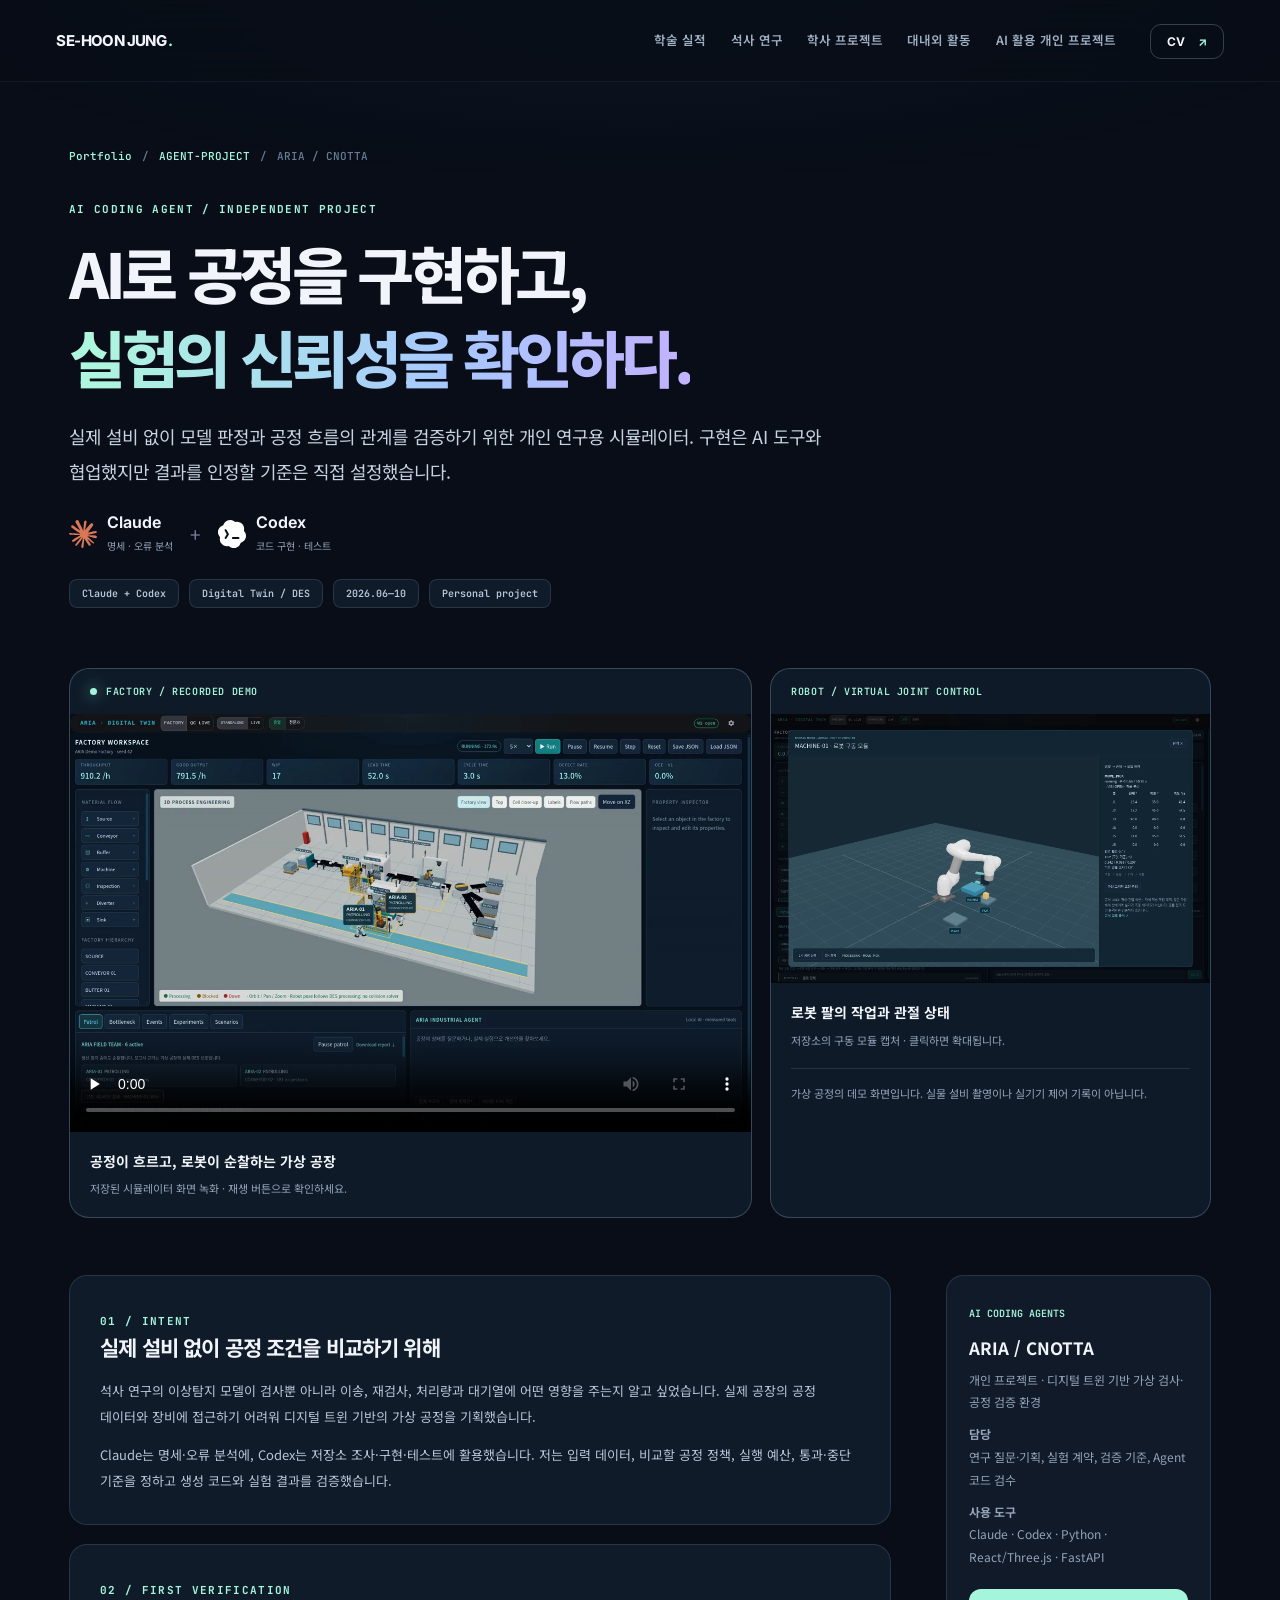
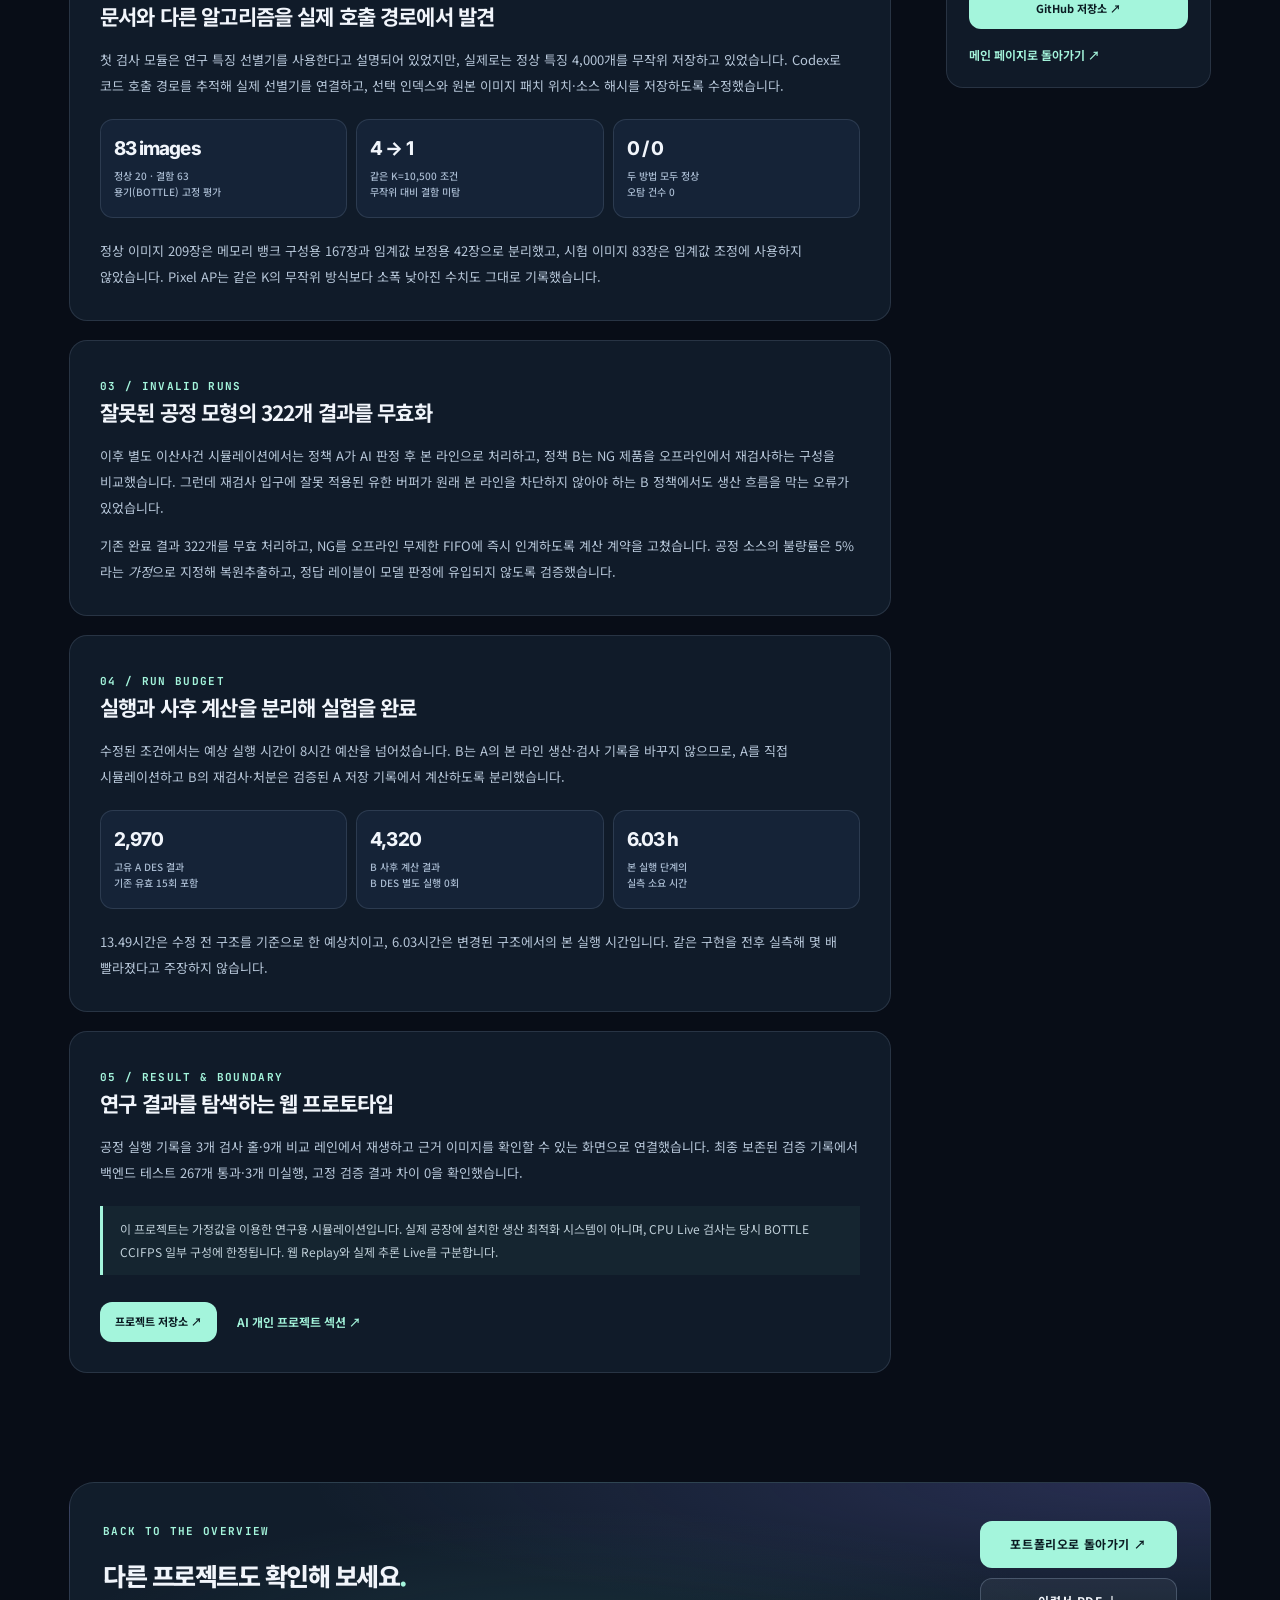
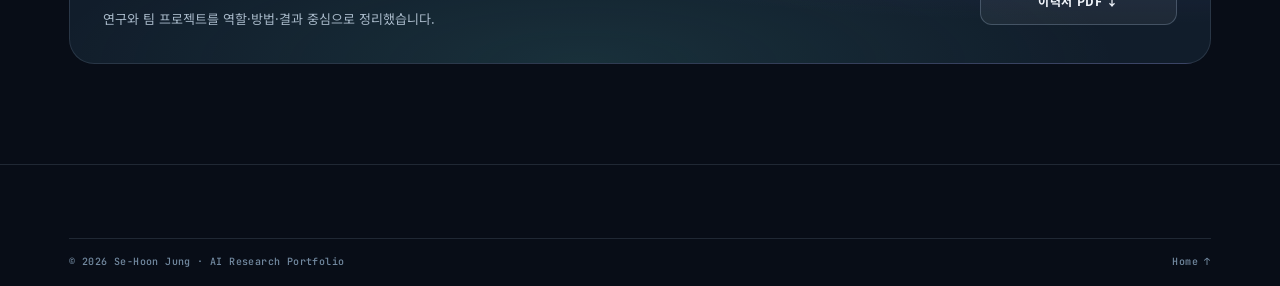
==== commit 4592e3f9: "Show ARIA demo media and researcher profile with AI tool logos" ====
--- a/projects/aria.html
+++ b/projects/aria.html
@@ -1,4 +1,8 @@
-<!doctype html><html lang="ko" data-view="recruiter"><head><meta charset="utf-8"><meta name="viewport" content="width=device-width,initial-scale=1"><meta name="theme-color" content="#070d17"><meta name="description" content="Claude와 Codex를 활용해 설계한 디지털 트윈 기반 공정 시뮬레이션. 실행 계약·실험 조건·Agent 구현 검증."><meta property="og:type" content="article"><meta property="og:title" content="ARIA / CNOTTA | Se-Hoon Jung"><meta property="og:description" content="Claude와 Codex를 활용해 설계한 디지털 트윈 기반 공정 시뮬레이션. 실행 계약·실험 조건·Agent 구현 검증."><meta name="twitter:card" content="summary"><link rel="icon" type="image/svg+xml" href="../assets/favicon.svg"><link rel="preconnect" href="https://fonts.googleapis.com"><link rel="preconnect" href="https://fonts.gstatic.com" crossorigin><link href="https://fonts.googleapis.com/css2?family=Inter:wght@400;500;600;700;800&family=JetBrains+Mono:wght@400;500;600&family=Noto+Sans+KR:wght@400;500;600;700;800;900&display=swap" rel="stylesheet"><link rel="stylesheet" href="../style.css"><script defer src="../script.js"></script><title>ARIA / CNOTTA | Se-Hoon Jung</title></head><body class="detail-page"><a class="skip-link" href="#main">본문 바로가기</a><div id="scroll-indicator" aria-hidden="true"></div><header class="site-header"><div class="nav-container"><a href="../index.html#top" class="brand" aria-label="포트폴리오 홈으로"><span class="brand-mark">S<span class="brand-dot">.</span>J</span><span class="brand-caption">CASE STUDY / 2026</span></a><button type="button" class="mobile-menu-toggle" id="menu-toggle" aria-expanded="false" aria-controls="main-nav" aria-label="메뉴 열기"><span></span><span></span><span></span></button><nav class="main-nav" id="main-nav" aria-label="사이트 메뉴"><a href="../index.html#publications">학술 실적</a><a href="../index.html#graduate">석사 연구</a><a href="../index.html#undergraduate">학사 프로젝트</a><a href="../index.html#activities">대내외 활동</a><a href="../index.html#agent-project">AI 활용 개인 프로젝트</a></nav><div class="nav-actions"><a href="../assets/resume.pdf" class="nav-cv" download="Sehoon_Jung_Resume.pdf">CV <span aria-hidden="true">↗</span></a></div></div></header><main id="main"><section class="detail-top section-wrap"><nav class="breadcrumb" aria-label="현재 위치"><a href="../index.html#top">Portfolio</a><span>/</span><a href="../index.html#agent-project">AGENT-PROJECT</a><span>/</span><span>ARIA / CNOTTA</span></nav><div class="detail-kicker micro-label">AI CODING AGENT / INDEPENDENT PROJECT</div><h1 class="detail-headline">AI로 공정을 구현하고,<br><span class="text-gradient">실험의 신뢰성을 확인하다.</span></h1><p class="detail-deck">실제 설비 없이 모델 판정과 공정 흐름의 관계를 검증하기 위한 개인 연구용 시뮬레이터. 구현은 AI 도구와 협업했지만 결과를 인정할 기준은 직접 설정했습니다.</p><div class="detail-meta"><span>Claude + Codex</span><span>Digital Twin / DES</span><span>2026.06—10</span><span>Personal project</span></div></section><section class="detail-grid section-wrap"><div class="detail-body"><section class="detail-panel"><span class="micro-label">01 / INTENT</span><h2>실제 설비 없이 공정 조건을 비교하기 위해</h2><p>석사 연구의 이상탐지 모델이 검사뿐 아니라 이송, 재검사, 처리량과 대기열에 어떤 영향을 주는지 알고 싶었습니다. 실제 공장의 공정 데이터와 장비에 접근하기 어려워 디지털 트윈 기반의 가상 공정을 기획했습니다.</p><p>Claude는 명세·오류 분석에, Codex는 저장소 조사·구현·테스트에 활용했습니다. 저는 입력 데이터, 비교할 공정 정책, 실행 예산, 통과·중단 기준을 정하고 생성 코드와 실험 결과를 검증했습니다.</p></section>
+<!doctype html><html lang="ko" data-view="recruiter"><head><meta charset="utf-8"><meta name="viewport" content="width=device-width,initial-scale=1"><meta name="theme-color" content="#070d17"><meta name="description" content="Claude와 Codex를 활용해 설계한 디지털 트윈 기반 공정 시뮬레이션. 실행 계약·실험 조건·Agent 구현 검증."><meta property="og:type" content="article"><meta property="og:title" content="ARIA / CNOTTA | Se-Hoon Jung"><meta property="og:description" content="Claude와 Codex를 활용해 설계한 디지털 트윈 기반 공정 시뮬레이션. 실행 계약·실험 조건·Agent 구현 검증."><meta name="twitter:card" content="summary"><link rel="icon" type="image/svg+xml" href="../assets/favicon.svg"><link rel="preconnect" href="https://fonts.googleapis.com"><link rel="preconnect" href="https://fonts.gstatic.com" crossorigin><link href="https://fonts.googleapis.com/css2?family=Inter:wght@400;500;600;700;800&family=JetBrains+Mono:wght@400;500;600&family=Noto+Sans+KR:wght@400;500;600;700;800;900&display=swap" rel="stylesheet"><link rel="stylesheet" href="../style.css"><script defer src="../script.js"></script><title>ARIA / CNOTTA | Se-Hoon Jung</title></head><body class="detail-page"><a class="skip-link" href="#main">본문 바로가기</a><div id="scroll-indicator" aria-hidden="true"></div><header class="site-header"><div class="nav-container"><a href="../index.html#top" class="brand" aria-label="포트폴리오 홈으로"><span class="brand-name">SE-HOON JUNG<span class="brand-dot">.</span></span><span class="brand-caption">CASE STUDY / 2026</span></a><button type="button" class="mobile-menu-toggle" id="menu-toggle" aria-expanded="false" aria-controls="main-nav" aria-label="메뉴 열기"><span></span><span></span><span></span></button><nav class="main-nav" id="main-nav" aria-label="사이트 메뉴"><a href="../index.html#publications">학술 실적</a><a href="../index.html#graduate">석사 연구</a><a href="../index.html#undergraduate">학사 프로젝트</a><a href="../index.html#activities">대내외 활동</a><a href="../index.html#agent-project">AI 활용 개인 프로젝트</a></nav><div class="nav-actions"><a href="../assets/resume.pdf" class="nav-cv" download="Sehoon_Jung_Resume.pdf">CV <span aria-hidden="true">↗</span></a></div></div></header><main id="main"><section class="detail-top section-wrap"><nav class="breadcrumb" aria-label="현재 위치"><a href="../index.html#top">Portfolio</a><span>/</span><a href="../index.html#agent-project">AGENT-PROJECT</a><span>/</span><span>ARIA / CNOTTA</span></nav><div class="detail-kicker micro-label">AI CODING AGENT / INDEPENDENT PROJECT</div><h1 class="detail-headline">AI로 공정을 구현하고,<br><span class="text-gradient">실험의 신뢰성을 확인하다.</span></h1><p class="detail-deck">실제 설비 없이 모델 판정과 공정 흐름의 관계를 검증하기 위한 개인 연구용 시뮬레이터. 구현은 AI 도구와 협업했지만 결과를 인정할 기준은 직접 설정했습니다.</p><div class="agent-tools" aria-label="프로젝트에 활용한 AI 도구"><div class="agent-tool"><img src="../assets/brand/claude.svg" width="28" height="28" alt=""><div><strong>Claude</strong><span>명세 · 오류 분석</span></div></div><span class="agent-tool-plus" aria-hidden="true">+</span><div class="agent-tool"><img class="codex-logo" src="../assets/brand/codex.svg" width="28" height="28" alt=""><div><strong>Codex</strong><span>코드 구현 · 테스트</span></div></div></div><div class="detail-meta"><span>Claude + Codex</span><span>Digital Twin / DES</span><span>2026.06—10</span><span>Personal project</span></div></section><section class="section-wrap aria-detail-media" aria-label="ARIA 시뮬레이터 화면">      <div class="aria-showcase">
+        <figure class="aria-film"><div class="media-label"><span class="mini-dot"></span> FACTORY / RECORDED DEMO</div><video controls playsinline preload="none" poster="../assets/img/projects/aria-factory.webp" aria-label="ARIA 가상 공장 가동과 순찰 로봇 녹화"><source src="../assets/media/aria-factory.mp4" type="video/mp4">브라우저에서 영상을 재생할 수 없습니다. <a href="../assets/media/aria-factory.mp4">공장 영상 열기</a></video><figcaption><strong>공정이 흐르고, 로봇이 순찰하는 가상 공장</strong><span>저장된 시뮬레이터 화면 녹화 · 재생 버튼으로 확인하세요.</span></figcaption></figure>
+        <figure class="aria-robot"><div class="media-label">ROBOT / VIRTUAL JOINT CONTROL</div><img src="../assets/img/projects/aria-robot.webp" width="1600" height="981" loading="lazy" alt="ARIA 로봇 구동 모듈: 가상 로봇 팔과 관절 상태, 작업 단계 화면" data-enlarge><figcaption><strong>로봇 팔의 작업과 관절 상태</strong><span>저장소의 구동 모듈 캡처 · 클릭하면 확대됩니다.</span></figcaption><p class="media-note">가상 공정의 데모 화면입니다. 실물 설비 촬영이나 실기기 제어 기록이 아닙니다.</p></figure>
+      </div>
+</section><section class="detail-grid section-wrap"><div class="detail-body"><section class="detail-panel"><span class="micro-label">01 / INTENT</span><h2>실제 설비 없이 공정 조건을 비교하기 위해</h2><p>석사 연구의 이상탐지 모델이 검사뿐 아니라 이송, 재검사, 처리량과 대기열에 어떤 영향을 주는지 알고 싶었습니다. 실제 공장의 공정 데이터와 장비에 접근하기 어려워 디지털 트윈 기반의 가상 공정을 기획했습니다.</p><p>Claude는 명세·오류 분석에, Codex는 저장소 조사·구현·테스트에 활용했습니다. 저는 입력 데이터, 비교할 공정 정책, 실행 예산, 통과·중단 기준을 정하고 생성 코드와 실험 결과를 검증했습니다.</p></section>
 <section class="detail-panel"><span class="micro-label">02 / FIRST VERIFICATION</span><h2>문서와 다른 알고리즘을 실제 호출 경로에서 발견</h2><p>첫 검사 모듈은 연구 특징 선별기를 사용한다고 설명되어 있었지만, 실제로는 정상 특징 4,000개를 무작위 저장하고 있었습니다. Codex로 코드 호출 경로를 추적해 실제 선별기를 연결하고, 선택 인덱스와 원본 이미지 패치 위치·소스 해시를 저장하도록 수정했습니다.</p><div class="detail-evidence"><div><strong>83 images</strong><small>정상 20 · 결함 63<br>용기(BOTTLE) 고정 평가</small></div><div><strong>4 → 1</strong><small>같은 K=10,500 조건<br>무작위 대비 결함 미탐</small></div><div><strong>0 / 0</strong><small>두 방법 모두 정상<br>오탐 건수 0</small></div></div><p>정상 이미지 209장은 메모리 뱅크 구성용 167장과 임계값 보정용 42장으로 분리했고, 시험 이미지 83장은 임계값 조정에 사용하지 않았습니다. Pixel AP는 같은 K의 무작위 방식보다 소폭 낮아진 수치도 그대로 기록했습니다.</p></section>
 <section class="detail-panel"><span class="micro-label">03 / INVALID RUNS</span><h2>잘못된 공정 모형의 322개 결과를 무효화</h2><p>이후 별도 이산사건 시뮬레이션에서는 정책 A가 AI 판정 후 본 라인으로 처리하고, 정책 B는 NG 제품을 오프라인에서 재검사하는 구성을 비교했습니다. 그런데 재검사 입구에 잘못 적용된 유한 버퍼가 원래 본 라인을 차단하지 않아야 하는 B 정책에서도 생산 흐름을 막는 오류가 있었습니다.</p><p>기존 완료 결과 322개를 무효 처리하고, NG를 오프라인 무제한 FIFO에 즉시 인계하도록 계산 계약을 고쳤습니다. 공정 소스의 불량률은 5%라는 <em>가정</em>으로 지정해 복원추출하고, 정답 레이블이 모델 판정에 유입되지 않도록 검증했습니다.</p></section>
 <section class="detail-panel"><span class="micro-label">04 / RUN BUDGET</span><h2>실행과 사후 계산을 분리해 실험을 완료</h2><p>수정된 조건에서는 예상 실행 시간이 8시간 예산을 넘어섰습니다. B는 A의 본 라인 생산·검사 기록을 바꾸지 않으므로, A를 직접 시뮬레이션하고 B의 재검사·처분은 검증된 A 저장 기록에서 계산하도록 분리했습니다.</p><div class="detail-evidence"><div><strong>2,970</strong><small>고유 A DES 결과<br>기존 유효 15회 포함</small></div><div><strong>4,320</strong><small>B 사후 계산 결과<br>B DES 별도 실행 0회</small></div><div><strong>6.03 h</strong><small>본 실행 단계의<br>실측 소요 시간</small></div></div><p>13.49시간은 수정 전 구조를 기준으로 한 예상치이고, 6.03시간은 변경된 구조에서의 본 실행 시간입니다. 같은 구현을 전후 실측해 몇 배 빨라졌다고 주장하지 않습니다.</p></section>
--- a/style.css
+++ b/style.css
@@ -61,3 +61,14 @@
 /* Decorative ambient glows must not create sideways scrolling on mobile. */
 body{overflow-x:clip}
 .ambient-one{right:0}
+
+/* Personal profile and recorded ARIA project media. */
+.brand-name{font:750 15px/1.2 var(--font-ui);letter-spacing:-.04em}.brand-name .brand-dot{margin-left:2px}.brand:has(.brand-name) .brand-caption{display:none}
+.profile-card{border:1px solid var(--stroke-strong);border-radius:26px;overflow:hidden;background:linear-gradient(145deg,#162438,#0d1725);box-shadow:0 25px 80px #0003;max-width:410px;justify-self:end;width:100%;padding:23px}
+.profile-card-top{display:flex;align-items:center;gap:9px;color:var(--muted);font:600 9px var(--font-mono);letter-spacing:.08em;margin-bottom:20px}
+.profile-portrait{display:block;width:210px;max-width:100%;height:280px;object-fit:cover;margin:0 auto;border-radius:16px;background:#f5f6fa}
+.profile-card-copy{padding-top:23px}.profile-card-copy>.micro-label{font-size:9px}.profile-card-copy h2{font-size:25px;letter-spacing:-.04em;margin:9px 0}.profile-card-copy h2 span{font:500 13px var(--font-ui);color:var(--muted);margin-left:8px}.profile-card-copy p{font-size:12px;color:var(--text-soft);line-height:1.9}.profile-tags{display:flex;gap:7px;flex-wrap:wrap;margin-top:17px}.profile-tags span{border:1px solid var(--stroke);border-radius:6px;padding:5px 9px;color:var(--mint);font-size:10px}
+.aria-showcase{display:grid;grid-template-columns:minmax(0,1.55fr) minmax(0,1fr);gap:18px;margin-bottom:22px}.aria-showcase figure{margin:0;min-width:0;border:1px solid var(--stroke-strong);border-radius:20px;overflow:hidden;background:#0e1a28}.media-label{display:flex;align-items:center;gap:9px;padding:16px 20px;color:var(--mint);font:600 10px var(--font-mono);letter-spacing:.06em}.aria-showcase video,.aria-showcase img{display:block;width:100%;height:auto;aspect-ratio:1600/981;object-fit:contain;background:#09121c}.aria-showcase figcaption{padding:18px 20px}.aria-showcase figcaption strong{display:block;font-size:14px;line-height:1.6}.aria-showcase figcaption span{display:block;margin-top:7px;font-size:11px;line-height:1.8;color:var(--muted)}.media-note{font-size:11px;line-height:1.9;color:var(--muted);margin:0 20px 20px;padding-top:14px;border-top:1px solid var(--stroke)}
+.agent-tools{display:flex;align-items:center;gap:17px;flex-wrap:wrap;margin:24px 0}.agent-tool{display:flex;align-items:center;gap:10px}.agent-tool img{width:28px;height:28px;object-fit:contain}.codex-logo{filter:invert(1)}.agent-tool strong{display:block;font:650 16px var(--font-ui)}.agent-tool span{display:block;font-size:10px;color:var(--muted);margin-top:5px}.agent-tool-plus{color:var(--muted-faint);font-size:19px}.aria-detail-media{padding-bottom:35px}
+@media(max-width:980px){.profile-card{justify-self:start;max-width:750px;display:grid;grid-template-columns:180px 1fr;gap:20px;padding:24px}.profile-card-top{grid-column:1/-1;margin:0}.profile-portrait{width:180px;height:240px}.profile-card-copy{align-self:center;padding:0}.aria-showcase{grid-template-columns:1fr 1fr}}
+@media(max-width:760px){.aria-showcase{grid-template-columns:1fr}.profile-card{grid-template-columns:120px minmax(0,1fr);gap:16px;padding:20px}.profile-portrait{width:120px;height:160px}.profile-card-copy h2{font-size:22px}.profile-card-copy h2 span{display:block;margin:5px 0 0;font-size:12px}.profile-card-copy>.micro-label{font-size:8px;line-height:1.7;display:block}.profile-tags{grid-column:1/-1;gap:4px;margin-top:10px}.profile-tags span{font-size:9px;padding:4px 6px}.profile-card-copy p{font-size:11px}.agent-tool strong{font-size:14px}.agent-tools{gap:12px}.media-label{font-size:9px}}
